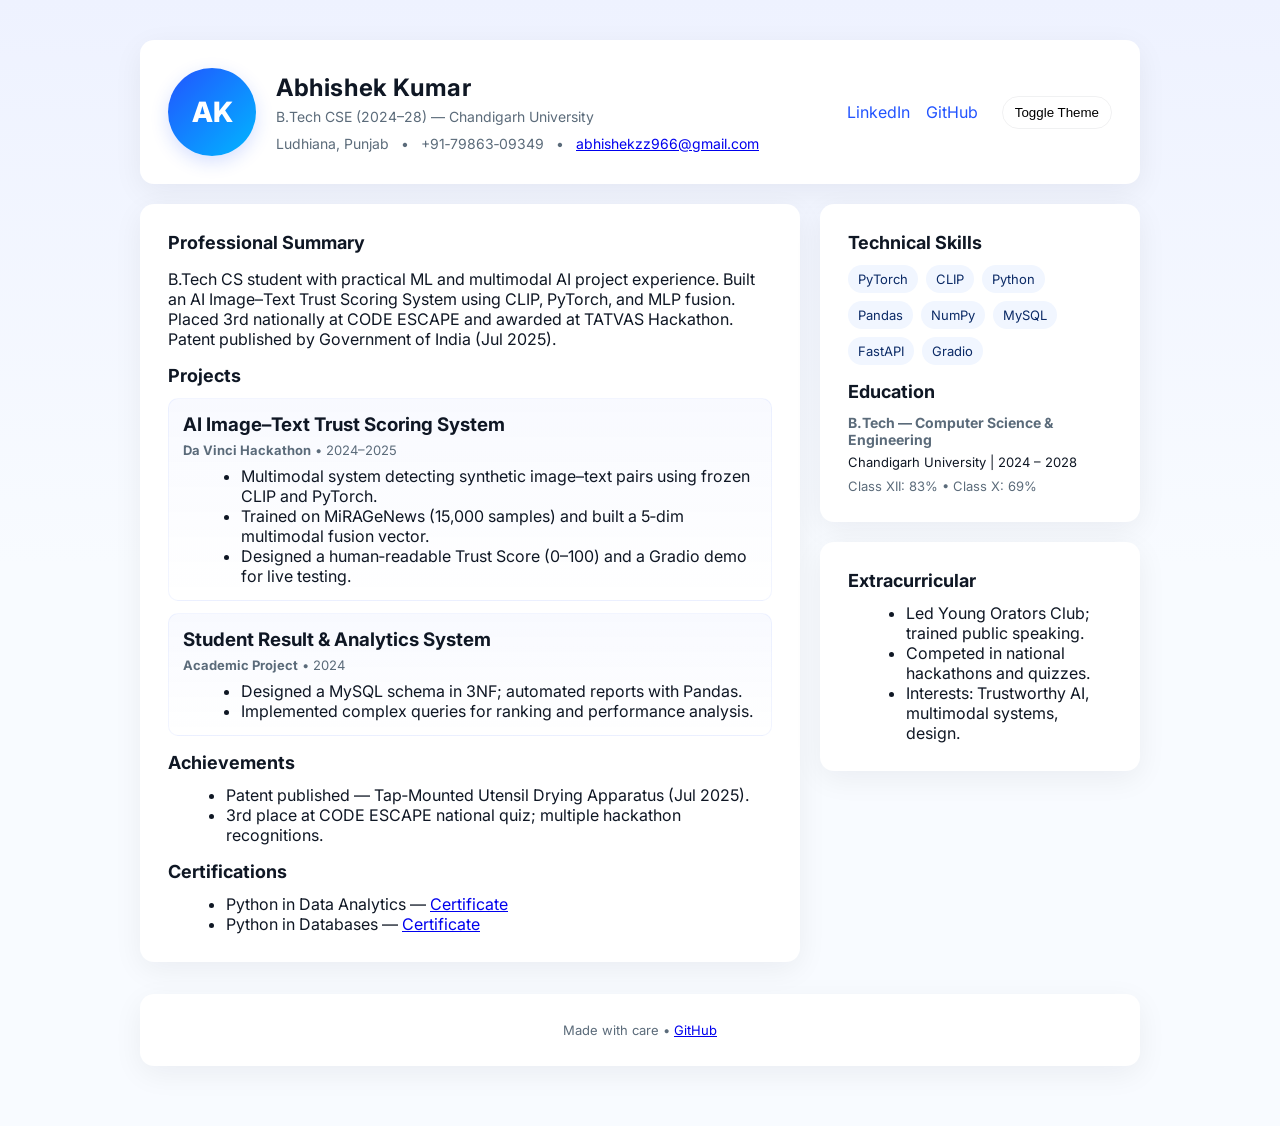
==== index.html @ 7dddf6ee "Initial portfolio website" ====
<!DOCTYPE html>
<html lang="en">
<head>
    <meta charset="UTF-8">
    <meta name="viewport" content="width=device-width, initial-scale=1.0">
    <title>Abhishek Kumar | Portfolio</title>
    <link href="https://fonts.googleapis.com/css2?family=Inter:wght@300;400;600;800&display=swap" rel="stylesheet">
    <style>
        :root{
            --bg1: #f6f8ff;
            --card: #ffffff;
            --muted: #5b6b7a;
            --accent: #2254ff;
            --glass: rgba(255,255,255,0.6);
        }

        body{
            font-family: Inter, system-ui, -apple-system, "Segoe UI", Roboto, Arial;
            background: linear-gradient(180deg,#eef2ff 0%, #f8fbff 50%);
            margin:0;
            padding:40px 20px;
            color:#0f1724;
            -webkit-font-smoothing:antialiased;
        }

        .wrap{
            max-width:1000px;
            margin:0 auto;
            display:block;
        }

        .card{
            background: var(--card);
            border-radius:14px;
            padding:28px;
            box-shadow: 0 8px 30px rgba(18,25,40,0.06);
            margin-bottom:20px;
        }

        header{
            display:flex;
            gap:20px;
            align-items:center;
            justify-content:space-between;
            flex-wrap:wrap;
        }

        .hero{
            display:flex;
            gap:20px;
            align-items:center;
        }

        .avatar{
            width:88px;height:88px;border-radius:50%;
            background:linear-gradient(135deg,var(--accent),#00b7ff);
            display:flex;align-items:center;justify-content:center;
            color:white;font-weight:800;font-size:28px;flex:0 0 88px;
            box-shadow:0 6px 18px rgba(34,84,255,0.18);
        }

        h1{margin:0;font-size:24px;letter-spacing:0.6px}
        .sub{color:var(--muted);font-size:14px;margin-top:6px}

        .links a{color:var(--accent);text-decoration:none;margin-right:12px}

        .meta{display:flex;gap:12px;align-items:center;font-size:14px;color:var(--muted);flex-wrap:wrap}

        h2{margin:0 0 12px 0;font-size:18px}

        .grid{
            display:grid;
            grid-template-columns:1fr 320px;
            gap:20px;
        }

        .skills .badges{display:flex;flex-wrap:wrap;gap:8px}
        .badge{background:#f1f6ff;color:#0b2a66;padding:6px 10px;border-radius:999px;font-size:13px}

        .project-card{border-radius:10px;padding:14px;background:linear-gradient(180deg, rgba(34,84,255,0.03), transparent);border:1px solid rgba(34,84,255,0.06);transition:transform .22s ease, box-shadow .22s ease}
        .project-card:hover{transform:translateY(-6px);box-shadow:0 18px 40px rgba(16,24,40,0.08)}

        ul{margin:8px 0 0 18px}

        footer{font-size:13px;color:var(--muted);text-align:center;margin-top:12px}

        .theme-toggle{background:transparent;border:1px solid rgba(12,20,40,0.06);padding:8px 12px;border-radius:999px;cursor:pointer}

        /* responsive */
        @media (max-width:900px){
            .grid{grid-template-columns:1fr}
            .meta{width:100%}
        }

        /* dark theme */
        body.dark{background:linear-gradient(180deg,#0b1220 0%, #071025 60%);color:#d7e6ff}
        body.dark .card{background:rgba(6,10,21,0.6);box-shadow:0 10px 30px rgba(2,6,23,0.6)}
        body.dark .badge{background:#0f1b3a;color:#9fc7ff}
        body.dark .avatar{box-shadow:0 6px 18px rgba(0,0,0,0.6)}
        body.dark a{color:#8fb6ff}
    </style>
</head>
<body>
<div class="wrap">
    <div class="card">
        <header>
            <div class="hero">
                <div class="avatar">AK</div>
                <div>
                    <h1>Abhishek Kumar</h1>
                    <div class="sub">B.Tech CSE (2024–28) — Chandigarh University</div>
                    <div class="meta" style="margin-top:10px">
                        <div>Ludhiana, Punjab</div>
                        <div>•</div>
                        <div>+91‑79863‑09349</div>
                        <div>•</div>
                        <div><a href="mailto:abhishekzz966@gmail.com">abhishekzz966@gmail.com</a></div>
                    </div>
                </div>
            </div>

            <div style="display:flex;align-items:center;gap:12px;margin-left:auto">
                <div class="links">
                    <a href="https://linkedin.com/in/abhishek-kumar-871405334" target="_blank">LinkedIn</a>
                    <a href="https://github.com/abhishekzz966" target="_blank">GitHub</a>
                </div>
                <button class="theme-toggle" id="themeToggle">Toggle Theme</button>
            </div>
        </header>
    </div>

    <div class="grid">
        <main class="card">
            <section>
                <h2>Professional Summary</h2>
                <p>
                    B.Tech CS student with practical ML and multimodal AI project experience. Built an AI Image–Text Trust Scoring System using CLIP, PyTorch, and MLP fusion. Placed 3rd nationally at CODE ESCAPE and awarded at TATVAS Hackathon. Patent published by Government of India (Jul 2025).
                </p>
            </section>

            <section style="margin-top:16px">
                <h2>Projects</h2>

                <div class="project-card" style="margin-bottom:12px">
                    <h3 style="margin:0">AI Image–Text Trust Scoring System</h3>
                    <div style="color:var(--muted);font-size:13px;margin:6px 0"><strong>Da Vinci Hackathon</strong> • 2024–2025</div>
                    <ul>
                        <li>Multimodal system detecting synthetic image–text pairs using frozen CLIP and PyTorch.</li>
                        <li>Trained on MiRAGeNews (15,000 samples) and built a 5‑dim multimodal fusion vector.</li>
                        <li>Designed a human‑readable Trust Score (0–100) and a Gradio demo for live testing.</li>
                    </ul>
                </div>

                <div class="project-card">
                    <h3 style="margin:0">Student Result & Analytics System</h3>
                    <div style="color:var(--muted);font-size:13px;margin:6px 0"><strong>Academic Project</strong> • 2024</div>
                    <ul>
                        <li>Designed a MySQL schema in 3NF; automated reports with Pandas.</li>
                        <li>Implemented complex queries for ranking and performance analysis.</li>
                    </ul>
                </div>
            </section>

            <section style="margin-top:16px">
                <h2>Achievements</h2>
                <ul>
                    <li>Patent published — Tap‑Mounted Utensil Drying Apparatus (Jul 2025).</li>
                    <li>3rd place at CODE ESCAPE national quiz; multiple hackathon recognitions.</li>
                </ul>
            </section>

            <section style="margin-top:16px">
                <h2>Certifications</h2>
                <ul>
                    <li>Python in Data Analytics — <a href="https://coursera.org/share/a790dc77920c84d7bf155f4d2d6ac77f" target="_blank">Certificate</a></li>
                    <li>Python in Databases — <a href="https://coursera.org/share/347ea5e72068bd215aecdeed834a1eb0" target="_blank">Certificate</a></li>
                </ul>
            </section>
        </main>

        <aside>
            <div class="card">
                <section class="skills">
                    <h2>Technical Skills</h2>
                    <div class="badges" style="margin-top:10px">
                        <span class="badge">PyTorch</span>
                        <span class="badge">CLIP</span>
                        <span class="badge">Python</span>
                        <span class="badge">Pandas</span>
                        <span class="badge">NumPy</span>
                        <span class="badge">MySQL</span>
                        <span class="badge">FastAPI</span>
                        <span class="badge">Gradio</span>
                    </div>
                </section>

                <section style="margin-top:16px">
                    <h2>Education</h2>
                    <div style="color:var(--muted);font-size:14px"><strong>B.Tech — Computer Science & Engineering</strong></div>
                    <div style="font-size:13px;margin-top:6px">Chandigarh University | 2024 – 2028</div>
                    <div style="margin-top:8px;font-size:13px;color:var(--muted)">Class XII: 83% • Class X: 69%</div>
                </section>
            </div>

            <div class="card" style="margin-top:12px">
                <h2>Extracurricular</h2>
                <ul>
                    <li>Led Young Orators Club; trained public speaking.</li>
                    <li>Competed in national hackathons and quizzes.</li>
                    <li>Interests: Trustworthy AI, multimodal systems, design.</li>
                </ul>
            </div>
        </aside>
    </div>

    <footer>
        <div class="card" style="text-align:center;font-size:13px">Made with care • <a href="https://github.com/abhishekzz966" target="_blank">GitHub</a></div>
    </footer>
</div>

<script>
    const btn = document.getElementById('themeToggle');
    const isDark = localStorage.getItem('theme') === 'dark';
    if(isDark) document.body.classList.add('dark');
    btn.addEventListener('click', ()=>{
        document.body.classList.toggle('dark');
        localStorage.setItem('theme', document.body.classList.contains('dark') ? 'dark' : 'light');
    });
</script>
</body>
</html>
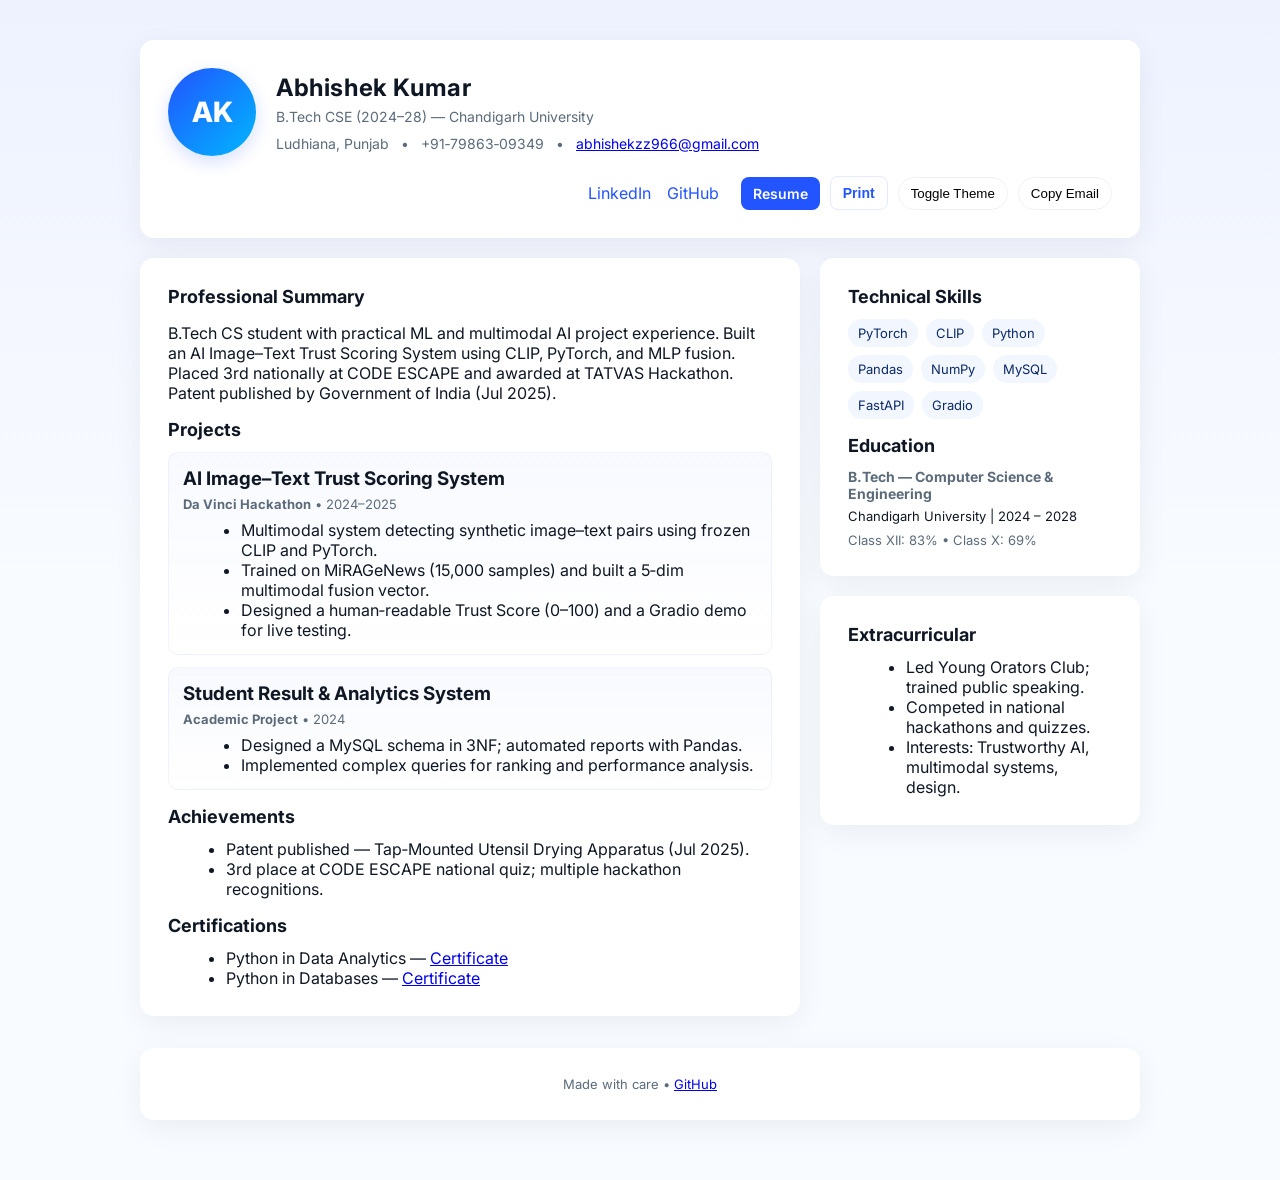
==== commit a35c6fed: "Update portfolio website" ====
--- a/index.html
+++ b/index.html
@@ -5,100 +5,7 @@
     <meta name="viewport" content="width=device-width, initial-scale=1.0">
     <title>Abhishek Kumar | Portfolio</title>
     <link href="https://fonts.googleapis.com/css2?family=Inter:wght@300;400;600;800&display=swap" rel="stylesheet">
-    <style>
-        :root{
-            --bg1: #f6f8ff;
-            --card: #ffffff;
-            --muted: #5b6b7a;
-            --accent: #2254ff;
-            --glass: rgba(255,255,255,0.6);
-        }
-
-        body{
-            font-family: Inter, system-ui, -apple-system, "Segoe UI", Roboto, Arial;
-            background: linear-gradient(180deg,#eef2ff 0%, #f8fbff 50%);
-            margin:0;
-            padding:40px 20px;
-            color:#0f1724;
-            -webkit-font-smoothing:antialiased;
-        }
-
-        .wrap{
-            max-width:1000px;
-            margin:0 auto;
-            display:block;
-        }
-
-        .card{
-            background: var(--card);
-            border-radius:14px;
-            padding:28px;
-            box-shadow: 0 8px 30px rgba(18,25,40,0.06);
-            margin-bottom:20px;
-        }
-
-        header{
-            display:flex;
-            gap:20px;
-            align-items:center;
-            justify-content:space-between;
-            flex-wrap:wrap;
-        }
-
-        .hero{
-            display:flex;
-            gap:20px;
-            align-items:center;
-        }
-
-        .avatar{
-            width:88px;height:88px;border-radius:50%;
-            background:linear-gradient(135deg,var(--accent),#00b7ff);
-            display:flex;align-items:center;justify-content:center;
-            color:white;font-weight:800;font-size:28px;flex:0 0 88px;
-            box-shadow:0 6px 18px rgba(34,84,255,0.18);
-        }
-
-        h1{margin:0;font-size:24px;letter-spacing:0.6px}
-        .sub{color:var(--muted);font-size:14px;margin-top:6px}
-
-        .links a{color:var(--accent);text-decoration:none;margin-right:12px}
-
-        .meta{display:flex;gap:12px;align-items:center;font-size:14px;color:var(--muted);flex-wrap:wrap}
-
-        h2{margin:0 0 12px 0;font-size:18px}
-
-        .grid{
-            display:grid;
-            grid-template-columns:1fr 320px;
-            gap:20px;
-        }
-
-        .skills .badges{display:flex;flex-wrap:wrap;gap:8px}
-        .badge{background:#f1f6ff;color:#0b2a66;padding:6px 10px;border-radius:999px;font-size:13px}
-
-        .project-card{border-radius:10px;padding:14px;background:linear-gradient(180deg, rgba(34,84,255,0.03), transparent);border:1px solid rgba(34,84,255,0.06);transition:transform .22s ease, box-shadow .22s ease}
-        .project-card:hover{transform:translateY(-6px);box-shadow:0 18px 40px rgba(16,24,40,0.08)}
-
-        ul{margin:8px 0 0 18px}
-
-        footer{font-size:13px;color:var(--muted);text-align:center;margin-top:12px}
-
-        .theme-toggle{background:transparent;border:1px solid rgba(12,20,40,0.06);padding:8px 12px;border-radius:999px;cursor:pointer}
-
-        /* responsive */
-        @media (max-width:900px){
-            .grid{grid-template-columns:1fr}
-            .meta{width:100%}
-        }
-
-        /* dark theme */
-        body.dark{background:linear-gradient(180deg,#0b1220 0%, #071025 60%);color:#d7e6ff}
-        body.dark .card{background:rgba(6,10,21,0.6);box-shadow:0 10px 30px rgba(2,6,23,0.6)}
-        body.dark .badge{background:#0f1b3a;color:#9fc7ff}
-        body.dark .avatar{box-shadow:0 6px 18px rgba(0,0,0,0.6)}
-        body.dark a{color:#8fb6ff}
-    </style>
+    <link rel="stylesheet" href="assets/css/styles.css">
 </head>
 <body>
 <div class="wrap">
@@ -108,7 +15,7 @@
                 <div class="avatar">AK</div>
                 <div>
                     <h1>Abhishek Kumar</h1>
-                    <div class="sub">B.Tech CSE (2024–28) — Chandigarh University</div>
+                    <div class="sub" id="subtitle" data-text="B.Tech CSE (2024–28) — Chandigarh University">B.Tech CSE (2024–28) — Chandigarh University</div>
                     <div class="meta" style="margin-top:10px">
                         <div>Ludhiana, Punjab</div>
                         <div>•</div>
@@ -119,13 +26,16 @@
                 </div>
             </div>
 
-            <div style="display:flex;align-items:center;gap:12px;margin-left:auto">
-                <div class="links">
-                    <a href="https://linkedin.com/in/abhishek-kumar-871405334" target="_blank">LinkedIn</a>
-                    <a href="https://github.com/abhishekzz966" target="_blank">GitHub</a>
+                <div style="display:flex;align-items:center;gap:10px;margin-left:auto">
+                    <div class="links">
+                        <a href="https://linkedin.com/in/abhishek-kumar-871405334" target="_blank">LinkedIn</a>
+                        <a href="https://github.com/abhishekzz966" target="_blank">GitHub</a>
+                    </div>
+                    <a href="resume.pdf" class="btn" id="resumeBtn" download>Resume</a>
+                    <button class="btn secondary" id="printResume">Print</button>
+                    <button class="theme-toggle" id="themeToggle">Toggle Theme</button>
+                    <button class="theme-toggle" id="copyEmail" data-email="abhishekzz966@gmail.com">Copy Email</button>
                 </div>
-                <button class="theme-toggle" id="themeToggle">Toggle Theme</button>
-            </div>
         </header>
     </div>
 
@@ -218,14 +128,6 @@
     </footer>
 </div>
 
-<script>
-    const btn = document.getElementById('themeToggle');
-    const isDark = localStorage.getItem('theme') === 'dark';
-    if(isDark) document.body.classList.add('dark');
-    btn.addEventListener('click', ()=>{
-        document.body.classList.toggle('dark');
-        localStorage.setItem('theme', document.body.classList.contains('dark') ? 'dark' : 'light');
-    });
-</script>
+<script src="assets/js/main.js"></script>
 </body>
 </html>
--- a/assets/css/styles.css
+++ b/assets/css/styles.css
@@ -0,0 +1,112 @@
+:root{
+    --bg1: #f6f8ff;
+    --card: #ffffff;
+    --muted: #5b6b7a;
+    --accent: #2254ff;
+}
+
+*{box-sizing:border-box}
+
+body{
+    font-family: Inter, system-ui, -apple-system, "Segoe UI", Roboto, Arial;
+    background: linear-gradient(180deg,#eef2ff 0%, #f8fbff 50%);
+    margin:0;
+    padding:40px 20px;
+    color:#0f1724;
+    -webkit-font-smoothing:antialiased;
+}
+
+.wrap{
+    max-width:1000px;
+    margin:0 auto;
+    display:block;
+}
+
+.card{
+    background: var(--card);
+    border-radius:14px;
+    padding:28px;
+    box-shadow: 0 8px 30px rgba(18,25,40,0.06);
+    margin-bottom:20px;
+}
+
+header{
+    display:flex;
+    gap:20px;
+    align-items:center;
+    justify-content:space-between;
+    flex-wrap:wrap;
+}
+
+.hero{
+    display:flex;
+    gap:20px;
+    align-items:center;
+}
+
+.avatar{
+    width:88px;height:88px;border-radius:50%;
+    background:linear-gradient(135deg,var(--accent),#00b7ff);
+    display:flex;align-items:center;justify-content:center;
+    color:white;font-weight:800;font-size:28px;flex:0 0 88px;
+    box-shadow:0 6px 18px rgba(34,84,255,0.18);
+}
+
+h1{margin:0;font-size:24px;letter-spacing:0.6px}
+.sub{color:var(--muted);font-size:14px;margin-top:6px}
+
+.links a{color:var(--accent);text-decoration:none;margin-right:12px}
+
+.meta{display:flex;gap:12px;align-items:center;font-size:14px;color:var(--muted);flex-wrap:wrap}
+
+h2{margin:0 0 12px 0;font-size:18px}
+
+.grid{
+    display:grid;
+    grid-template-columns:1fr 320px;
+    gap:20px;
+}
+
+.skills .badges{display:flex;flex-wrap:wrap;gap:8px}
+.badge{background:#f1f6ff;color:#0b2a66;padding:6px 10px;border-radius:999px;font-size:13px}
+
+.project-card{border-radius:10px;padding:14px;background:linear-gradient(180deg, rgba(34,84,255,0.03), transparent);border:1px solid rgba(34,84,255,0.06);transition:transform .22s ease, box-shadow .22s ease}
+.project-card:hover{transform:translateY(-6px);box-shadow:0 18px 40px rgba(16,24,40,0.08)}
+
+ul{margin:8px 0 0 18px}
+
+footer{font-size:13px;color:var(--muted);text-align:center;margin-top:12px}
+
+.theme-toggle{background:transparent;border:1px solid rgba(12,20,40,0.06);padding:8px 12px;border-radius:999px;cursor:pointer}
+
+/* button styles */
+.btn{display:inline-block;padding:8px 12px;border-radius:8px;text-decoration:none;border:0;background:var(--accent);color:#fff;font-weight:600;font-size:14px}
+.btn.secondary{background:transparent;color:var(--accent);border:1px solid rgba(34,84,255,0.12)}
+
+/* small utilities */
+.text-muted{color:var(--muted);font-size:13px}
+
+/* responsive */
+@media (max-width:900px){
+    .grid{grid-template-columns:1fr}
+    .meta{width:100%}
+}
+
+/* dark theme */
+body.dark{background:linear-gradient(180deg,#0b1220 0%, #071025 60%);color:#d7e6ff}
+body.dark .card{background:rgba(6,10,21,0.6);box-shadow:0 10px 30px rgba(2,6,23,0.6)}
+body.dark .badge{background:#0f1b3a;color:#9fc7ff}
+body.dark .avatar{box-shadow:0 6px 18px rgba(0,0,0,0.6)}
+body.dark a{color:#8fb6ff}
+
+/* print styles */
+@media print{
+    body{background:#fff;color:#000;padding:10mm}
+    .card{box-shadow:none;border-radius:0;padding:0;margin:0}
+    .avatar,.links,.theme-toggle,.btn{display:none}
+}
+
+/* reduced motion */
+@media (prefers-reduced-motion: reduce){
+    .project-card,.avatar{transition:none}
+}
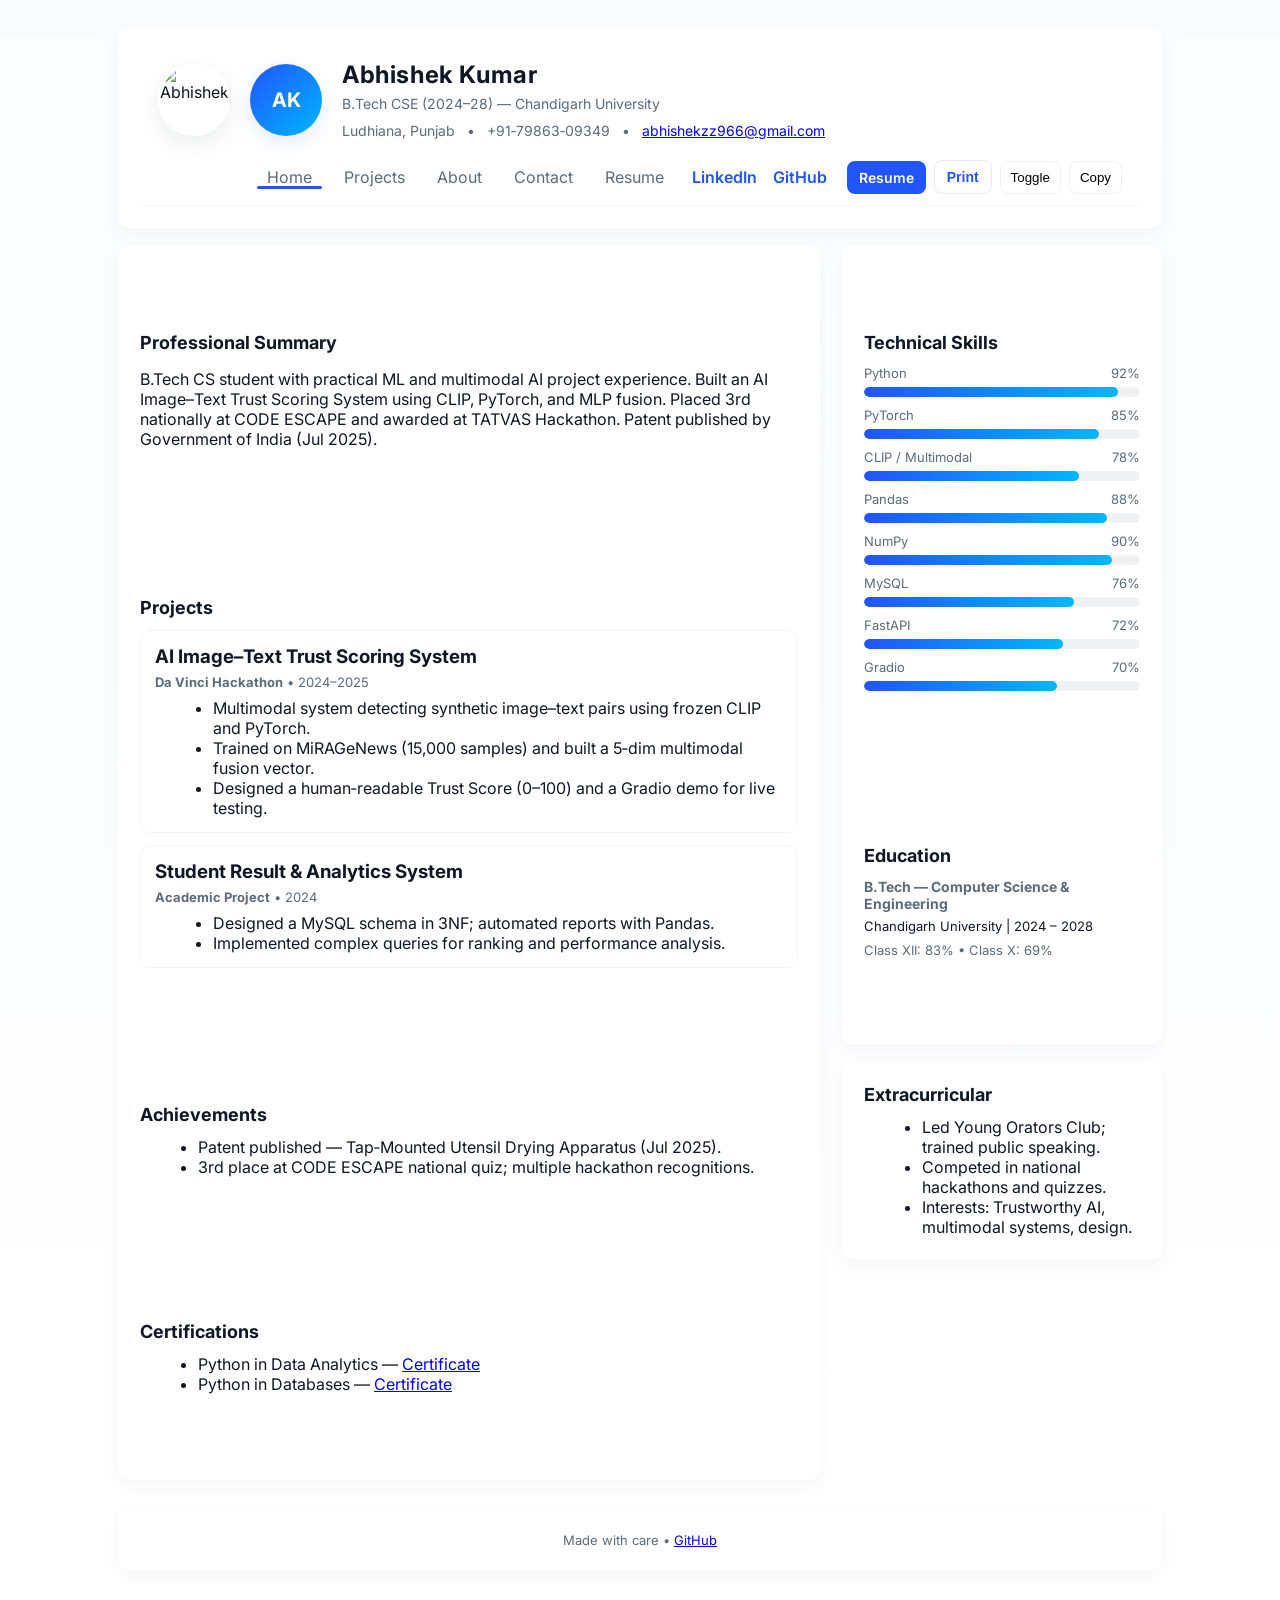
==== commit f5bc9a4f: "Update portfolio" ====
--- a/index.html
+++ b/index.html
@@ -3,6 +3,8 @@
 <head>
     <meta charset="UTF-8">
     <meta name="viewport" content="width=device-width, initial-scale=1.0">
+    <meta name="theme-color" content="#2254ff">
+    <link rel="icon" href="assets/favicon.svg" type="image/svg+xml">
     <title>Abhishek Kumar | Portfolio</title>
     <link href="https://fonts.googleapis.com/css2?family=Inter:wght@300;400;600;800&display=swap" rel="stylesheet">
     <link rel="stylesheet" href="assets/css/styles.css">
@@ -12,6 +14,7 @@
     <div class="card">
         <header>
             <div class="hero">
+                <img src="assets/images/profile.jpg" alt="Abhishek" class="profile-photo">
                 <div class="avatar">AK</div>
                 <div>
                     <h1>Abhishek Kumar</h1>
@@ -26,32 +29,39 @@
                 </div>
             </div>
 
-                <div style="display:flex;align-items:center;gap:10px;margin-left:auto">
-                    <div class="links">
+                <div style="display:flex;align-items:center;gap:8px;margin-left:auto">
+                    <nav class="nav">
+                        <a href="index.html">Home</a>
+                        <a href="projects.html">Projects</a>
+                        <a href="about.html">About</a>
+                        <a href="contact.html">Contact</a>
+                        <a href="resume.html">Resume</a>
+                    </nav>
+                    <div class="links" style="margin-left:10px">
                         <a href="https://linkedin.com/in/abhishek-kumar-871405334" target="_blank">LinkedIn</a>
                         <a href="https://github.com/abhishekzz966" target="_blank">GitHub</a>
                     </div>
                     <a href="resume.pdf" class="btn" id="resumeBtn" download>Resume</a>
                     <button class="btn secondary" id="printResume">Print</button>
-                    <button class="theme-toggle" id="themeToggle">Toggle Theme</button>
-                    <button class="theme-toggle" id="copyEmail" data-email="abhishekzz966@gmail.com">Copy Email</button>
+                    <button class="theme-toggle" id="themeToggle">Toggle</button>
+                    <button class="theme-toggle" id="copyEmail" data-email="abhishekzz966@gmail.com">Copy</button>
                 </div>
         </header>
     </div>
 
     <div class="grid">
         <main class="card">
-            <section>
+            <section id="summary">
                 <h2>Professional Summary</h2>
                 <p>
                     B.Tech CS student with practical ML and multimodal AI project experience. Built an AI Image–Text Trust Scoring System using CLIP, PyTorch, and MLP fusion. Placed 3rd nationally at CODE ESCAPE and awarded at TATVAS Hackathon. Patent published by Government of India (Jul 2025).
                 </p>
             </section>
 
-            <section style="margin-top:16px">
+            <section id="projects" style="margin-top:4px">
                 <h2>Projects</h2>
 
-                <div class="project-card" style="margin-bottom:12px">
+                <div class="project-card" style="margin-bottom:12px" tabindex="0">
                     <h3 style="margin:0">AI Image–Text Trust Scoring System</h3>
                     <div style="color:var(--muted);font-size:13px;margin:6px 0"><strong>Da Vinci Hackathon</strong> • 2024–2025</div>
                     <ul>
@@ -61,7 +71,7 @@
                     </ul>
                 </div>
 
-                <div class="project-card">
+                <div class="project-card" tabindex="0">
                     <h3 style="margin:0">Student Result & Analytics System</h3>
                     <div style="color:var(--muted);font-size:13px;margin:6px 0"><strong>Academic Project</strong> • 2024</div>
                     <ul>
@@ -71,7 +81,7 @@
                 </div>
             </section>
 
-            <section style="margin-top:16px">
+            <section id="achievements" style="margin-top:8px">
                 <h2>Achievements</h2>
                 <ul>
                     <li>Patent published — Tap‑Mounted Utensil Drying Apparatus (Jul 2025).</li>
@@ -79,7 +89,7 @@
                 </ul>
             </section>
 
-            <section style="margin-top:16px">
+            <section id="certifications" style="margin-top:16px">
                 <h2>Certifications</h2>
                 <ul>
                     <li>Python in Data Analytics — <a href="https://coursera.org/share/a790dc77920c84d7bf155f4d2d6ac77f" target="_blank">Certificate</a></li>
@@ -92,19 +102,19 @@
             <div class="card">
                 <section class="skills">
                     <h2>Technical Skills</h2>
-                    <div class="badges" style="margin-top:10px">
-                        <span class="badge">PyTorch</span>
-                        <span class="badge">CLIP</span>
-                        <span class="badge">Python</span>
-                        <span class="badge">Pandas</span>
-                        <span class="badge">NumPy</span>
-                        <span class="badge">MySQL</span>
-                        <span class="badge">FastAPI</span>
-                        <span class="badge">Gradio</span>
+                    <div style="margin-top:10px">
+                        <div class="skill-row"><div class="label"><span>Python</span><span>92%</span></div><div class="bar"><div class="fill" data-value="92"></div></div></div>
+                        <div class="skill-row"><div class="label"><span>PyTorch</span><span>85%</span></div><div class="bar"><div class="fill" data-value="85"></div></div></div>
+                        <div class="skill-row"><div class="label"><span>CLIP / Multimodal</span><span>78%</span></div><div class="bar"><div class="fill" data-value="78"></div></div></div>
+                        <div class="skill-row"><div class="label"><span>Pandas</span><span>88%</span></div><div class="bar"><div class="fill" data-value="88"></div></div></div>
+                        <div class="skill-row"><div class="label"><span>NumPy</span><span>90%</span></div><div class="bar"><div class="fill" data-value="90"></div></div></div>
+                        <div class="skill-row"><div class="label"><span>MySQL</span><span>76%</span></div><div class="bar"><div class="fill" data-value="76"></div></div></div>
+                        <div class="skill-row"><div class="label"><span>FastAPI</span><span>72%</span></div><div class="bar"><div class="fill" data-value="72"></div></div></div>
+                        <div class="skill-row"><div class="label"><span>Gradio</span><span>70%</span></div><div class="bar"><div class="fill" data-value="70"></div></div></div>
                     </div>
                 </section>
 
-                <section style="margin-top:16px">
+                <section style="margin-top:16px" id="education">
                     <h2>Education</h2>
                     <div style="color:var(--muted);font-size:14px"><strong>B.Tech — Computer Science & Engineering</strong></div>
                     <div style="font-size:13px;margin-top:6px">Chandigarh University | 2024 – 2028</div>
@@ -113,7 +123,7 @@
             </div>
 
             <div class="card" style="margin-top:12px">
-                <h2>Extracurricular</h2>
+                <h2 id="extracurricular">Extracurricular</h2>
                 <ul>
                     <li>Led Young Orators Club; trained public speaking.</li>
                     <li>Competed in national hackathons and quizzes.</li>
--- a/assets/css/styles.css
+++ b/assets/css/styles.css
@@ -9,33 +9,45 @@
 
 body{
     font-family: Inter, system-ui, -apple-system, "Segoe UI", Roboto, Arial;
-    background: linear-gradient(180deg,#eef2ff 0%, #f8fbff 50%);
+    background: linear-gradient(180deg,#fbfcff 0%, #ffffff 100%);
     margin:0;
-    padding:40px 20px;
     color:#0f1724;
     -webkit-font-smoothing:antialiased;
 }
 
+/* enable smooth scrolling */
+html{scroll-behavior:smooth}
+
 .wrap{
-    max-width:1000px;
+    max-width:1100px;
     margin:0 auto;
     display:block;
+    padding:28px;
 }
 
+/* Minimal cards: subtle, roomy */
 .card{
     background: var(--card);
-    border-radius:14px;
-    padding:28px;
-    box-shadow: 0 8px 30px rgba(18,25,40,0.06);
-    margin-bottom:20px;
+    border-radius:10px;
+    padding:22px;
+    box-shadow: 0 6px 18px rgba(18,25,40,0.04);
+    margin-bottom:18px;
 }
 
+/* sticky header + simple nav */
 header{
     display:flex;
     gap:20px;
     align-items:center;
     justify-content:space-between;
     flex-wrap:wrap;
+    position:sticky;
+    top:0;
+    backdrop-filter: blur(6px);
+    background: rgba(255,255,255,0.75);
+    z-index:30;
+    border-bottom:1px solid rgba(12,20,40,0.04);
+    padding:10px 18px;
 }
 
 .hero{
@@ -45,17 +57,33 @@
 }
 
 .avatar{
-    width:88px;height:88px;border-radius:50%;
+    width:72px;height:72px;border-radius:50%;
     background:linear-gradient(135deg,var(--accent),#00b7ff);
     display:flex;align-items:center;justify-content:center;
-    color:white;font-weight:800;font-size:28px;flex:0 0 88px;
-    box-shadow:0 6px 18px rgba(34,84,255,0.18);
+    color:white;font-weight:700;font-size:20px;flex:0 0 72px;
+    box-shadow:0 6px 18px rgba(34,84,255,0.12);
 }
+
+/* profile photo (user-supplied) */
+.profile-photo{
+    width:72px;height:72px;border-radius:50%;object-fit:cover;flex:0 0 72px;border:2px solid rgba(255,255,255,0.6);box-shadow:0 8px 24px rgba(18,25,40,0.08);display:block}
+
+/* subtle floating animation for avatar */
+.avatar{animation:float 6s ease-in-out infinite}
+@keyframes float{0%{transform:translateY(0)}50%{transform:translateY(-6px)}100%{transform:translateY(0)}}
 
 h1{margin:0;font-size:24px;letter-spacing:0.6px}
 .sub{color:var(--muted);font-size:14px;margin-top:6px}
 
-.links a{color:var(--accent);text-decoration:none;margin-right:12px}
+.links a{color:var(--accent);text-decoration:none;margin-right:12px;font-weight:600}
+
+.nav{display:flex;gap:12px;align-items:center}
+.nav a{color:var(--muted);text-decoration:none;padding:8px 10px;border-radius:8px}
+.nav a.active{color:var(--accent);background:rgba(34,84,255,0.06)}
+
+/* animated underline for nav */
+.nav{position:relative}
+.nav .underline{position:absolute;bottom:6px;height:3px;background:var(--accent);border-radius:3px;left:0;width:0;transition:left .25s, width .25s}
 
 .meta{display:flex;gap:12px;align-items:center;font-size:14px;color:var(--muted);flex-wrap:wrap}
 
@@ -64,20 +92,28 @@
 .grid{
     display:grid;
     grid-template-columns:1fr 320px;
-    gap:20px;
+    gap:22px;
 }
 
 .skills .badges{display:flex;flex-wrap:wrap;gap:8px}
-.badge{background:#f1f6ff;color:#0b2a66;padding:6px 10px;border-radius:999px;font-size:13px}
+.badge{background:transparent;border:1px solid rgba(12,20,40,0.06);color:var(--muted);padding:6px 10px;border-radius:999px;font-size:13px}
 
-.project-card{border-radius:10px;padding:14px;background:linear-gradient(180deg, rgba(34,84,255,0.03), transparent);border:1px solid rgba(34,84,255,0.06);transition:transform .22s ease, box-shadow .22s ease}
-.project-card:hover{transform:translateY(-6px);box-shadow:0 18px 40px rgba(16,24,40,0.08)}
+/* skill bars */
+.skill-row{display:flex;flex-direction:column;gap:6px;margin-bottom:10px}
+.skill-row .label{display:flex;justify-content:space-between;font-size:13px;color:var(--muted)}
+.skill-row .bar{height:10px;background:rgba(12,20,40,0.06);border-radius:999px;overflow:hidden}
+.skill-row .fill{height:100%;width:0;background:linear-gradient(90deg,var(--accent),#00b7ff);border-radius:999px;transition:width .9s cubic-bezier(.2,.9,.2,1)}
+
+.project-card{border-radius:10px;padding:14px;background:transparent;border:1px solid rgba(12,20,40,0.04);transition:transform .18s ease, box-shadow .18s ease;cursor:pointer}
+.project-card:hover{transform:translateY(-4px);box-shadow:0 10px 30px rgba(16,24,40,0.06)}
+/* focus for keyboard accessibility */
+.project-card:focus{outline:2px solid rgba(34,84,255,0.14);box-shadow:0 12px 30px rgba(34,84,255,0.06)}
 
 ul{margin:8px 0 0 18px}
 
 footer{font-size:13px;color:var(--muted);text-align:center;margin-top:12px}
 
-.theme-toggle{background:transparent;border:1px solid rgba(12,20,40,0.06);padding:8px 12px;border-radius:999px;cursor:pointer}
+.theme-toggle{background:transparent;border:1px solid rgba(12,20,40,0.06);padding:8px 10px;border-radius:8px;cursor:pointer}
 
 /* button styles */
 .btn{display:inline-block;padding:8px 12px;border-radius:8px;text-decoration:none;border:0;background:var(--accent);color:#fff;font-weight:600;font-size:14px}
@@ -93,11 +129,23 @@
 }
 
 /* dark theme */
-body.dark{background:linear-gradient(180deg,#0b1220 0%, #071025 60%);color:#d7e6ff}
+body.dark{background:linear-gradient(180deg,#071225 0%, #031021 60%);color:#d7e6ff}
 body.dark .card{background:rgba(6,10,21,0.6);box-shadow:0 10px 30px rgba(2,6,23,0.6)}
-body.dark .badge{background:#0f1b3a;color:#9fc7ff}
+body.dark .badge{background:transparent;color:#9fc7ff;border-color:rgba(143,182,255,0.08)}
 body.dark .avatar{box-shadow:0 6px 18px rgba(0,0,0,0.6)}
 body.dark a{color:#8fb6ff}
+
+/* sections spacing for full page feel */
+section{padding:64px 0}
+.card--compact{padding:14px}
+
+/* back to top */
+.back-top{position:fixed;right:18px;bottom:22px;background:var(--accent);color:#fff;border:none;padding:10px 12px;border-radius:10px;box-shadow:0 8px 20px rgba(34,84,255,0.14);display:none;z-index:60}
+
+/* modal */
+.modal{position:fixed;inset:0;background:rgba(2,6,23,0.6);display:flex;align-items:center;justify-content:center;padding:20px;z-index:80;opacity:0;pointer-events:none;transition:opacity .18s ease}
+.modal.open{opacity:1;pointer-events:auto}
+.modal .sheet{background:var(--card);padding:18px;border-radius:12px;max-width:760px;width:100%;box-shadow:0 18px 40px rgba(2,6,23,0.2)}
 
 /* print styles */
 @media print{
